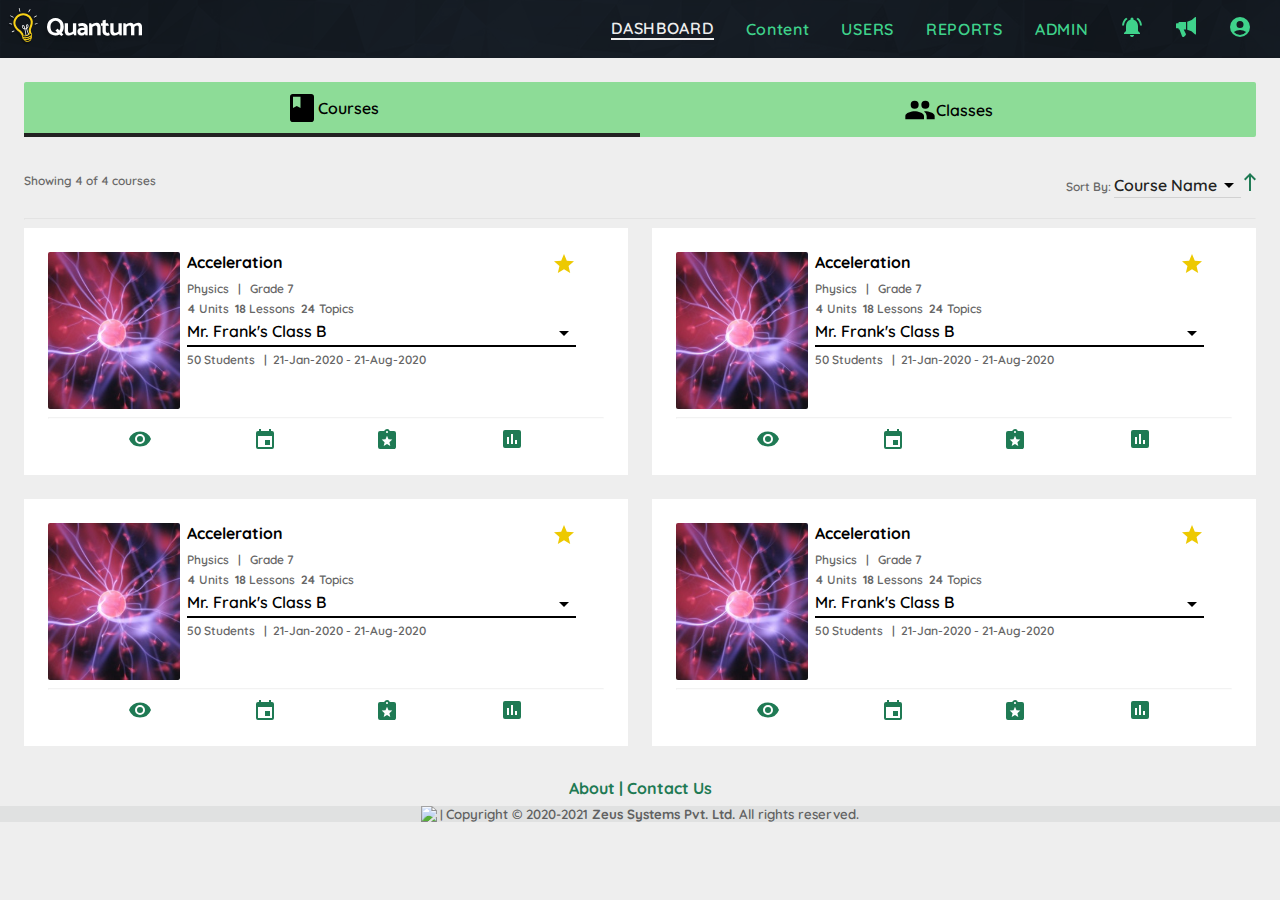
==== Zeus/dashboard.html @ fca1ac27 "responsive files added" ====
<!DOCTYPE html>
<html lang="en">
<head>
  <!-- Google Fonts Pre Connect -->
  <link rel="preconnect" href="https://fonts.gstatic.com" crossorigin>
  <link rel="preconnect" href="https://fonts.googleapis.com">

  <!-- Meta Tags -->
  <meta charset="UTF-8">
  <meta http-equiv="X-UA-Compatible" content="IE=edge">
  <meta name="viewport" content="width=device-width, initial-scale=1.0">

  <!-- Fonts Links (Roboto 400, 500 and 700 included) -->


  <!-- CSS Files Links -->
  <link rel="stylesheet" href="dashboard.css">
  
  <!-- Title -->
  <title>Quantum Login</title>
</head>
<body>
  <header>
    <div class="header"><img class="logo_header" src="./Assets/logo used in header.svg"/></div>
    <div class="navbaar">
      <a href="#" class="selected desktop_only">DASHBOARD</a>
      <a href="#" class="desktop_only">Content</a>
      <a href="#" class="desktop_only">USERS</a>
      <a href="#" class="desktop_only">REPORTS</a>
      <a href="#" class="desktop_only"> ADMIN</a>
      <a href="#"><img src="./Assets/alerts.svg"></a>
      <a href="#"><img src="./Assets/announcements.svg"></a>
      <a href="#"><img src="./Assets/account_circle.svg"></a>
      <a href="#" class="hamburger"><img src="./Assets/hamburger-menu.svg"></a>
    </div>
  </header>

  <main>
    <div class="toggle_category">
      <div class="courses"><img src="./Assets/courses.svg">Courses</div>
      <div class="classes"><img src="./Assets/classes.svg">Classes</div>
    </div>
    <div class="info_filter">
      <p>Showing 4 of 4 courses</p>
      <p>Sort By: <span> Course Name <img src="./Assets/arrow-down.svg"> </span> <img src="./Assets/sort.svg"> </p>
    </div>
    <hr/>
    <div class="card_grid">
      <div class="card">
        <div class="card_upper">
          <img src="./Assets/imageMask-1.svg">
          <div class="card_upper_right">
            <div class="card_heading">
              <h3>Acceleration</h3>
              <img src="./Assets/favourite.svg">
            </div>
            <small class="text-muted">Physics &nbsp; | &nbsp; Grade 7</small>
            <small class="text-muted"><b>4</b> Units &nbsp;<b>18</b> Lessons&nbsp; <b>24</b> Topics</small>
            <div class="dropdown">
              <p>Mr. Frank's Class B </p>
              <img src="./Assets/arrow-down.svg">
            </div>
            <small class="text-muted">50 Students &nbsp; | &nbsp;21-Jan-2020 - 21-Aug-2020</small>
          </div>
        </div>
        <hr/>
        <div class="card_footer">
          <img src="./Assets/preview.svg">
          <img src="./Assets/manage course.svg">
          <img src="./Assets/grade submissions.svg">
          <img src="./Assets/reports.svg">
        </div>
      </div>
      <div class="card">
        <div class="card_upper">
          <img src="./Assets/imageMask-1.svg">
          <div class="card_upper_right">
            <div class="card_heading">
              <h3>Acceleration</h3>
              <img src="./Assets/favourite.svg">
            </div>
            <small class="text-muted">Physics &nbsp; | &nbsp; Grade 7</small>
            <small class="text-muted"><b>4</b> Units &nbsp;<b>18</b> Lessons&nbsp; <b>24</b> Topics</small>
            <div class="dropdown">
              <p>Mr. Frank's Class B </p>
              <img src="./Assets/arrow-down.svg">
            </div>
            <small class="text-muted">50 Students &nbsp; | &nbsp;21-Jan-2020 - 21-Aug-2020</small>
          </div>
        </div>
        <hr/>
        <div class="card_footer">
          <img src="./Assets/preview.svg">
          <img src="./Assets/manage course.svg">
          <img src="./Assets/grade submissions.svg">
          <img src="./Assets/reports.svg">
        </div>
      </div>
      <div class="card">
        <div class="card_upper">
          <img src="./Assets/imageMask-1.svg">
          <div class="card_upper_right">
            <div class="card_heading">
              <h3>Acceleration</h3>
              <img src="./Assets/favourite.svg">
            </div>
            <small class="text-muted">Physics &nbsp; | &nbsp; Grade 7</small>
            <small class="text-muted"><b>4</b> Units &nbsp;<b>18</b> Lessons&nbsp; <b>24</b> Topics</small>
            <div class="dropdown">
              <p>Mr. Frank's Class B </p>
              <img src="./Assets/arrow-down.svg">
            </div>
            <small class="text-muted">50 Students &nbsp; | &nbsp;21-Jan-2020 - 21-Aug-2020</small>
          </div>
        </div>
        <hr/>
        <div class="card_footer">
          <img src="./Assets/preview.svg">
          <img src="./Assets/manage course.svg">
          <img src="./Assets/grade submissions.svg">
          <img src="./Assets/reports.svg">
        </div>
      </div>
      <div class="card">
        <div class="card_upper">
          <img src="./Assets/imageMask-1.svg">
          <div class="card_upper_right">
            <div class="card_heading">
              <h3>Acceleration</h3>
              <img src="./Assets/favourite.svg">
            </div>
            <small class="text-muted">Physics &nbsp; | &nbsp; Grade 7</small>
            <small class="text-muted"><b>4</b> Units &nbsp;<b>18</b> Lessons&nbsp; <b>24</b> Topics</small>
            <div class="dropdown">
              <p>Mr. Frank's Class B </p>
              <img src="./Assets/arrow-down.svg">
            </div>
            <small class="text-muted">50 Students &nbsp; | &nbsp;21-Jan-2020 - 21-Aug-2020</small>
          </div>
        </div>
        <hr/>
        <div class="card_footer">
          <img src="./Assets/preview.svg">
          <img src="./Assets/manage course.svg">
          <img src="./Assets/grade submissions.svg">
          <img src="./Assets/reports.svg">
        </div>
      </div>
      
    </div>
  </main>

  <footer>
    <div class="upper_footer">
      <a>About </a>
      <span>&nbsp;|&nbsp;</span>
      <a> Contact Us</a>
    </div>
    <div class="lower_footer">
      <img src="/Assets/logo used in footer.svg"/>
      <div class="text-muted">&nbsp;|&nbsp;</div>
      <small> Copyright © 2020-2021 <b>Zeus Systems Pvt. Ltd.</b> All rights reserved.</small>
    </div>
  </footer>

  <noscript>Your browser don't support JavaScript!</noscript>
  <script src="./scripts.js"></script>
</body>
</html>
---- Zeus/dashboard.css ----
@font-face {
    font-family: "Quicksand";
    src: url("Assets/Quicksand\ font\ 1/static/Quicksand-Bold.ttf")
      format("truetype");
    font-weight: bold;
  }
  
  @font-face {
    font-family: "Quicksand";
    src: url("Assets/Quicksand\ font\ 1/static/Quicksand-Light.ttf")
      format("truetype");
    font-weight: light;
  }
  
  @font-face {
    font-family: "Quicksand";
    src: url("Assets/Quicksand\ font\ 1/static/Quicksand-Medium.ttf")
      format("truetype");
    font-weight: medium;
  }
  
  @font-face {
    font-family: "Quicksand";
    src: url("Assets/Quicksand\ font\ 1/static/Quicksand-Regular.ttf")
      format("truetype");
    font-weight: normal;
  }
  
  @font-face {
    font-family: "Quicksand";
    src: url("Assets/Quicksand\ font\ 1/static/Quicksand-SemiBold.ttf")
      format("truetype");
    font-weight: 600;
  }
body{
    margin: 0;
    background-color: #EEEEEE;
    font-family: Quicksand;
    font: normal normal medium 24px/28px Quicksand;
}
header{
    background: url(./Assets/header\ pattern\ image.png);
    background-color: #25313F;
    background-blend-mode: multiply;
    display: flex;
    justify-content: space-between;
}
.logo_header{
  padding: 0.5rem;
}
.navbaar{
  display: grid;
  grid-template-columns: repeat(8,0.2fr);
  gap: 32px;
  align-items: center;
  margin-right: 1.7rem;
}
.navbaar .selected{
  color: #EEEEEE;
  border-bottom: 2px solid #EEEEEE;
}
a:-webkit-any-link {
  text-align: center;
  letter-spacing: 0.7px;
  color: #3FD28B;
  text-decoration: none;
  height: max-content;
}
.toggle_category{
  display: grid;
  grid-template-columns: repeat(2,1fr);
  align-items: center;
  justify-items: center;
  margin: 24px;
  background-color: #8DDC97;
  border-radius: 2px;
}
.hamburger{
  display: none;
}
.toggle_category > div{
  display: flex;
  align-items: center;
  padding-top: 0.6rem;
  padding-bottom: 0.6rem;
  width: 100%;
  justify-content: center;
}
.toggle_category .courses {
  border-bottom: 4px solid #222222;
}
.info_filter{
  display: flex;
  justify-content: space-between;
    margin-left: 24px;
    margin-right: 24px;
}
.info_filter > p{
  color: #686868;
  font-size: 12px;
  font-weight: medium;
}
.info_filter >p > span {
    display: inline-flex;
    align-items: center;
    border-bottom: 1px solid rgb(0,0,0,0.12);
    color: #222222;
    font-size: 16px;
}
hr{
  color: #000000;
  opacity: 0.12;
  margin-left: 24px;
  margin-right: 24px;
}
.card_grid{
  display: grid;
  grid-template-columns: repeat(2,1fr);
  grid-template-rows: repeat(2,1fr);
  grid-gap: 24px;
  padding: 0px 24px;
}
.card{
  background-color: #FFFFFF;
  padding: 24px 0px;
  /* margin: 24px 0px 0px 24px; */
}
.card_grid .card_upper{
  display: grid;
  grid-template-columns: 25% 70%;
  padding: 0px 24px;
}
.card_upper_right{
  display: flex;
  flex-direction: column;
  justify-content: space-between;
  margin-bottom: 42px;
}
.text-muted{
  font-size: 12px;
  letter-spacing: 0px;
  color: #666666;
}
.dropdown{
  display: flex;
  justify-content: space-between;
  border-bottom: 2px solid #000000;
}
.dropdown >p{
  margin: 0;
}
.card_heading{
  display: flex;
  justify-content: space-between;
}
.card_heading >h3{
  margin: 0;
  font-size: 16px;
  font-weight: medium;
}
.card_grid .card_footer {
  display: flex;
  justify-content: space-evenly;
}
.lower_footer{
    background-color: #E0E1E1;
    display: flex;
    align-items: center;
    justify-content: center;
    color: #616161;
    
}
.upper_footer{
    display: flex;
    justify-content: center;
    align-items: center;
    margin-bottom: 0.5rem;
    color: #1F7A54;
    font-weight: 600;
}
footer{
  margin-top: 32px;
  left: 0;
  bottom: 0;
  width: 100%;
}

@media screen and (max-width: 768px) {
  .card_grid{
    display: grid;
    grid-template-columns: repeat(1,1fr);
    grid-template-rows: 25% 25%;
    grid-gap: 24px;
    padding: 0px 24px;
    margin-bottom: 24px;
  }
  .desktop_only{
    display: none;
  }
  .hamburger{
    display: unset;
  }
}
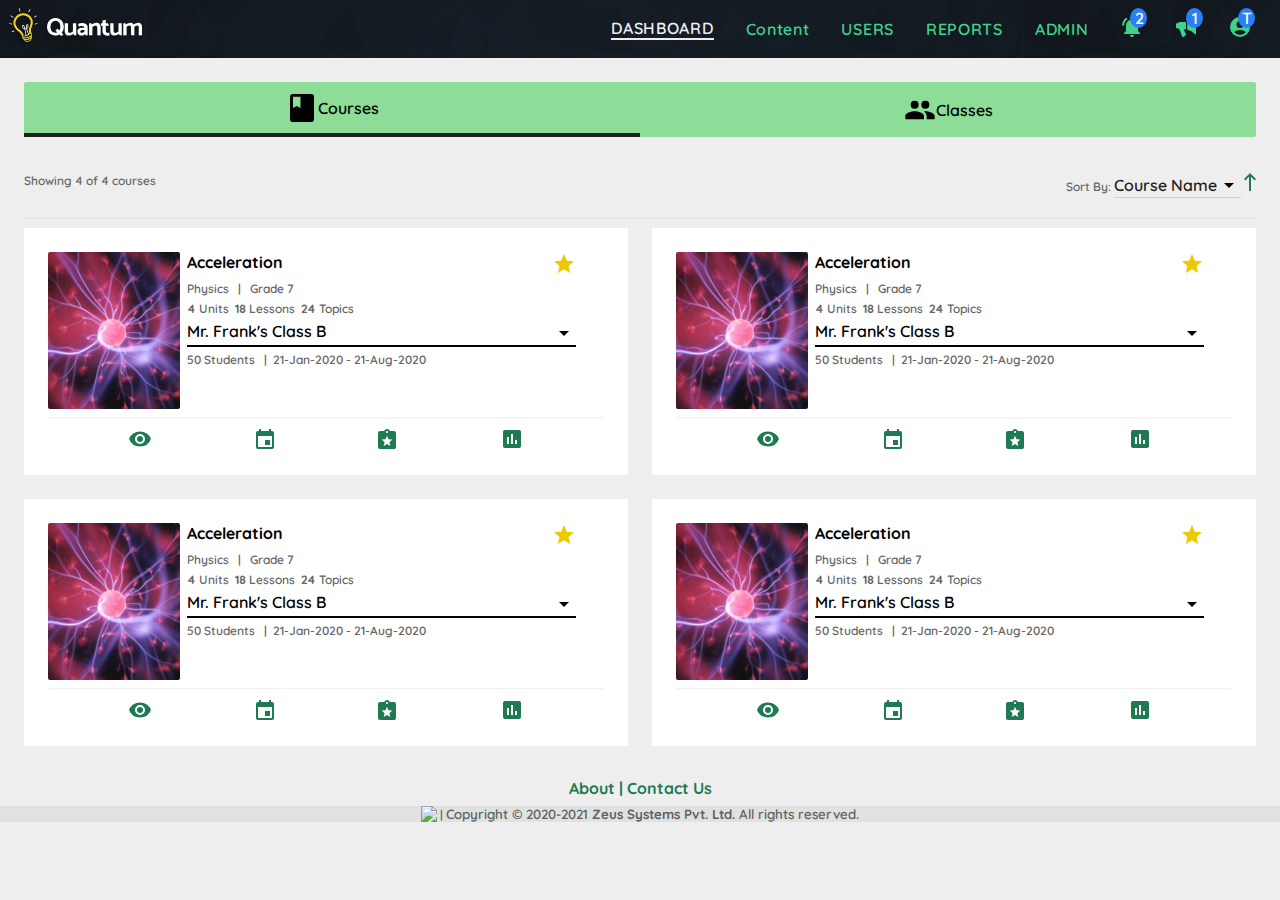
==== commit 0596e07f: "Navbar badge added" ====
--- a/Zeus/dashboard.html
+++ b/Zeus/dashboard.html
@@ -28,9 +28,9 @@
       <a href="#" class="desktop_only">USERS</a>
       <a href="#" class="desktop_only">REPORTS</a>
       <a href="#" class="desktop_only"> ADMIN</a>
-      <a href="#"><img src="./Assets/alerts.svg"></a>
-      <a href="#"><img src="./Assets/announcements.svg"></a>
-      <a href="#"><img src="./Assets/account_circle.svg"></a>
+      <a href="#" ><img src="./Assets/alerts.svg"><span class="badge">2</span></a>
+      <a href="#"><img src="./Assets/announcements.svg"><span class="badge">1</span></a>
+      <a href="#"><img src="./Assets/account_circle.svg"><span class="badge">T</span></a>
       <a href="#" class="hamburger"><img src="./Assets/hamburger-menu.svg"></a>
     </div>
   </header>
--- a/Zeus/dashboard.css
+++ b/Zeus/dashboard.css
@@ -32,6 +32,7 @@
       format("truetype");
     font-weight: 600;
   }
+  
 body{
     margin: 0;
     background-color: #EEEEEE;
@@ -44,6 +45,17 @@
     background-blend-mode: multiply;
     display: flex;
     justify-content: space-between;
+}
+.navbaar .badge{
+  letter-spacing: -0.5px;
+  border-radius: 100%;
+  background-color: #2A7FF3;
+  width: 17px;
+  display: block;
+  color: white;
+  position: absolute;
+  top: 8px;
+  transform: translateX(10px);
 }
 .logo_header{
   padding: 0.5rem;
@@ -200,4 +212,10 @@
   .hamburger{
     display: unset;
   }
+  .navbaar{
+    grid-template-columns: repeat(4,0.2fr);
+  }
+  footer{
+    padding-top:32px;
+  }
 }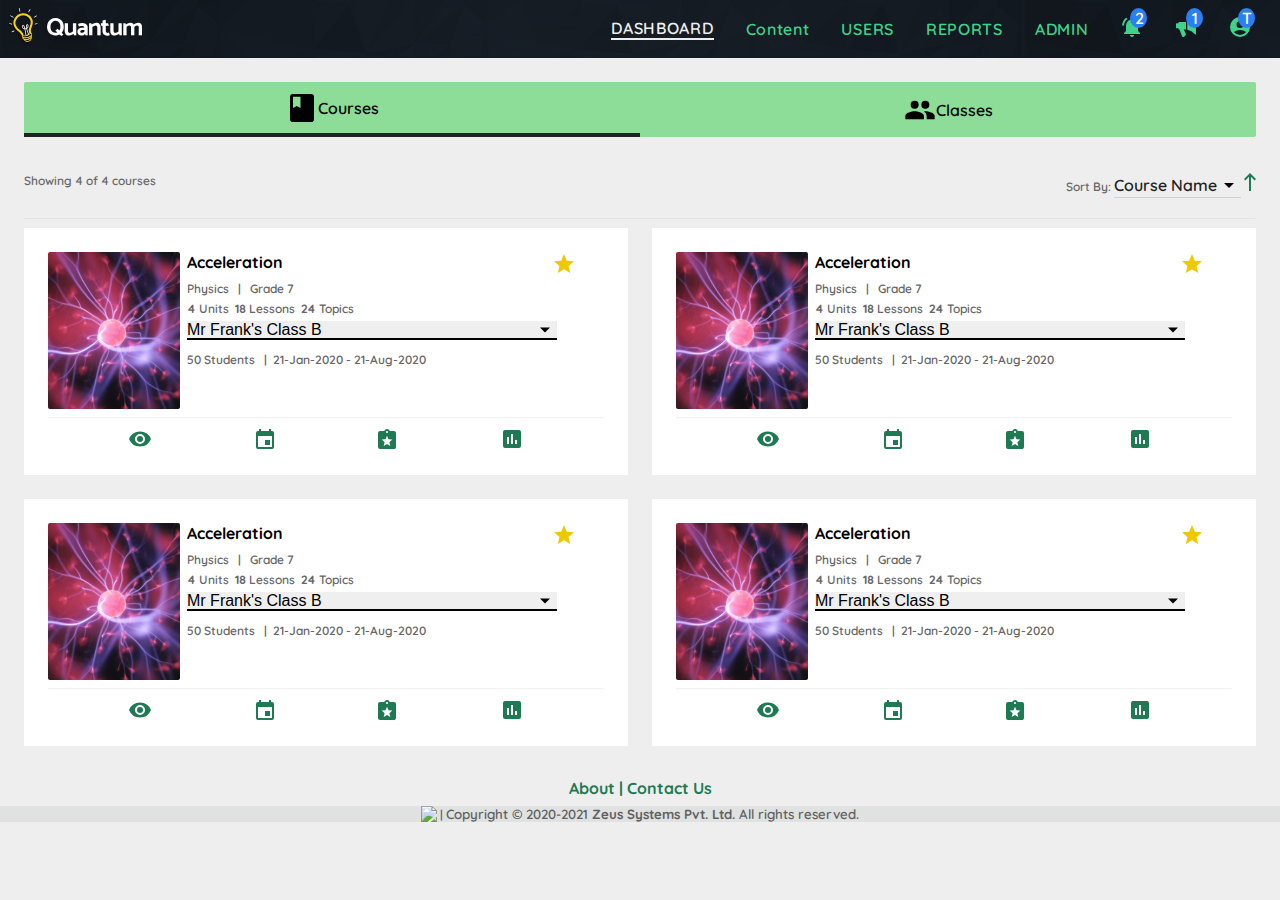
==== commit 815c7fa7: "Select and Radio button added to dashboard and login" ====
--- a/Zeus/dashboard.html
+++ b/Zeus/dashboard.html
@@ -1,152 +1,175 @@
 <!DOCTYPE html>
 <html lang="en">
+
 <head>
   <!-- Google Fonts Pre Connect -->
-  <link rel="preconnect" href="https://fonts.gstatic.com" crossorigin>
-  <link rel="preconnect" href="https://fonts.googleapis.com">
+  <link rel="preconnect" href="https://fonts.gstatic.com" crossorigin />
+  <link rel="preconnect" href="https://fonts.googleapis.com" />
 
   <!-- Meta Tags -->
-  <meta charset="UTF-8">
-  <meta http-equiv="X-UA-Compatible" content="IE=edge">
-  <meta name="viewport" content="width=device-width, initial-scale=1.0">
+  <meta charset="UTF-8" />
+  <meta http-equiv="X-UA-Compatible" content="IE=edge" />
+  <meta name="viewport" content="width=device-width, initial-scale=1.0" />
 
   <!-- Fonts Links (Roboto 400, 500 and 700 included) -->
 
+  <!-- CSS Files Links -->
+  <link rel="stylesheet" href="style.css" />
 
-  <!-- CSS Files Links -->
-  <link rel="stylesheet" href="dashboard.css">
-  
   <!-- Title -->
   <title>Quantum Login</title>
 </head>
+
 <body>
   <header>
-    <div class="header"><img class="logo_header" src="./Assets/logo used in header.svg"/></div>
+    <div class="header">
+      <img class="logo_header" src="./Assets/logo used in header.svg" />
+    </div>
     <div class="navbaar">
-      <a href="#" class="selected desktop_only">DASHBOARD</a>
-      <a href="#" class="desktop_only">Content</a>
-      <a href="#" class="desktop_only">USERS</a>
-      <a href="#" class="desktop_only">REPORTS</a>
-      <a href="#" class="desktop_only"> ADMIN</a>
-      <a href="#" ><img src="./Assets/alerts.svg"><span class="badge">2</span></a>
-      <a href="#"><img src="./Assets/announcements.svg"><span class="badge">1</span></a>
-      <a href="#"><img src="./Assets/account_circle.svg"><span class="badge">T</span></a>
-      <a href="#" class="hamburger"><img src="./Assets/hamburger-menu.svg"></a>
+      <a 
+      href="#" 
+      class="selected desktop_only">DASHBOARD 
+    </a>
+      <a 
+      href="#" 
+      class="desktop-only">Content
+    </a>
+      <a 
+      href="#" 
+      class="desktop_only">USERS
+    </a>
+      <a 
+      href="#" 
+      class="desktop_only">REPORTS
+    </a>
+      <a 
+      href="#" 
+      class="desktop_only"> ADMIN
+    </a>
+      <a href="#"><img src="./Assets/alerts.svg" /><span class="badge">2</span></a>
+      <a href="#"><img src="./Assets/announcements.svg" /><span class="badge">1</span></a>
+      <a href="#"><img src="./Assets/account_circle.svg" /><span class="badge">T</span></a>
+      <a href="#" class="hamburger"><img src="./Assets/hamburger-menu.svg" /></a>
     </div>
   </header>
 
   <main>
     <div class="toggle_category">
-      <div class="courses"><img src="./Assets/courses.svg">Courses</div>
-      <div class="classes"><img src="./Assets/classes.svg">Classes</div>
+      <div class="courses"><img src="./Assets/courses.svg" />Courses</div>
+      <div class="classes"><img src="./Assets/classes.svg" />Classes</div>
     </div>
     <div class="info_filter">
       <p>Showing 4 of 4 courses</p>
-      <p>Sort By: <span> Course Name <img src="./Assets/arrow-down.svg"> </span> <img src="./Assets/sort.svg"> </p>
+      <p>
+        Sort By:
+        <span> Course Name <img src="./Assets/arrow-down.svg" /> </span>
+        <img src="./Assets/sort.svg" />
+      </p>
     </div>
-    <hr/>
+    <hr />
     <div class="card_grid">
       <div class="card">
         <div class="card_upper">
-          <img src="./Assets/imageMask-1.svg">
+          <img src="./Assets/imageMask-1.svg" />
           <div class="card_upper_right">
             <div class="card_heading">
               <h3>Acceleration</h3>
-              <img src="./Assets/favourite.svg">
+              <img src="./Assets/favourite.svg" />
             </div>
             <small class="text-muted">Physics &nbsp; | &nbsp; Grade 7</small>
-            <small class="text-muted"><b>4</b> Units &nbsp;<b>18</b> Lessons&nbsp; <b>24</b> Topics</small>
-            <div class="dropdown">
-              <p>Mr. Frank's Class B </p>
-              <img src="./Assets/arrow-down.svg">
-            </div>
+            <small class="text-muted"><b>4</b> Units &nbsp;<b>18</b> Lessons&nbsp;
+              <b>24</b> Topics</small>
+            
+              <select name="classes" id="classes">
+                <option value="Mr. Frank's Class B">Mr Frank's Class B</option>
+              </select>
+            
             <small class="text-muted">50 Students &nbsp; | &nbsp;21-Jan-2020 - 21-Aug-2020</small>
           </div>
         </div>
-        <hr/>
+        <hr />
         <div class="card_footer">
-          <img src="./Assets/preview.svg">
-          <img src="./Assets/manage course.svg">
-          <img src="./Assets/grade submissions.svg">
-          <img src="./Assets/reports.svg">
+          <img src="./Assets/preview.svg" />
+          <img src="./Assets/manage course.svg" />
+          <img src="./Assets/grade submissions.svg" />
+          <img src="./Assets/reports.svg" />
         </div>
       </div>
       <div class="card">
         <div class="card_upper">
-          <img src="./Assets/imageMask-1.svg">
+          <img src="./Assets/imageMask-1.svg" />
           <div class="card_upper_right">
             <div class="card_heading">
               <h3>Acceleration</h3>
-              <img src="./Assets/favourite.svg">
+              <img src="./Assets/favourite.svg" />
             </div>
             <small class="text-muted">Physics &nbsp; | &nbsp; Grade 7</small>
-            <small class="text-muted"><b>4</b> Units &nbsp;<b>18</b> Lessons&nbsp; <b>24</b> Topics</small>
-            <div class="dropdown">
-              <p>Mr. Frank's Class B </p>
-              <img src="./Assets/arrow-down.svg">
-            </div>
+            <small class="text-muted"><b>4</b> Units &nbsp;<b>18</b> Lessons&nbsp;
+              <b>24</b> Topics</small>
+              <select name="classes" id="classes">
+                <option value="Mr. Frank's Class B">Mr Frank's Class B</option>
+              </select>
             <small class="text-muted">50 Students &nbsp; | &nbsp;21-Jan-2020 - 21-Aug-2020</small>
           </div>
         </div>
-        <hr/>
+        <hr />
         <div class="card_footer">
-          <img src="./Assets/preview.svg">
-          <img src="./Assets/manage course.svg">
-          <img src="./Assets/grade submissions.svg">
-          <img src="./Assets/reports.svg">
+          <img src="./Assets/preview.svg" />
+          <img src="./Assets/manage course.svg" />
+          <img src="./Assets/grade submissions.svg" />
+          <img src="./Assets/reports.svg" />
         </div>
       </div>
       <div class="card">
         <div class="card_upper">
-          <img src="./Assets/imageMask-1.svg">
+          <img src="./Assets/imageMask-1.svg" />
           <div class="card_upper_right">
             <div class="card_heading">
               <h3>Acceleration</h3>
-              <img src="./Assets/favourite.svg">
+              <img src="./Assets/favourite.svg" />
             </div>
             <small class="text-muted">Physics &nbsp; | &nbsp; Grade 7</small>
-            <small class="text-muted"><b>4</b> Units &nbsp;<b>18</b> Lessons&nbsp; <b>24</b> Topics</small>
-            <div class="dropdown">
-              <p>Mr. Frank's Class B </p>
-              <img src="./Assets/arrow-down.svg">
-            </div>
+            <small class="text-muted"><b>4</b> Units &nbsp;<b>18</b> Lessons&nbsp;
+              <b>24</b> Topics</small>
+              <select name="classes" id="classes">
+                <option value="Mr. Frank's Class B">Mr Frank's Class B</option>
+              </select>
             <small class="text-muted">50 Students &nbsp; | &nbsp;21-Jan-2020 - 21-Aug-2020</small>
           </div>
         </div>
-        <hr/>
+        <hr />
         <div class="card_footer">
-          <img src="./Assets/preview.svg">
-          <img src="./Assets/manage course.svg">
-          <img src="./Assets/grade submissions.svg">
-          <img src="./Assets/reports.svg">
+          <img src="./Assets/preview.svg" />
+          <img src="./Assets/manage course.svg" />
+          <img src="./Assets/grade submissions.svg" />
+          <img src="./Assets/reports.svg" />
         </div>
       </div>
       <div class="card">
         <div class="card_upper">
-          <img src="./Assets/imageMask-1.svg">
+          <img src="./Assets/imageMask-1.svg" />
           <div class="card_upper_right">
             <div class="card_heading">
               <h3>Acceleration</h3>
-              <img src="./Assets/favourite.svg">
+              <img src="./Assets/favourite.svg" />
             </div>
             <small class="text-muted">Physics &nbsp; | &nbsp; Grade 7</small>
-            <small class="text-muted"><b>4</b> Units &nbsp;<b>18</b> Lessons&nbsp; <b>24</b> Topics</small>
-            <div class="dropdown">
-              <p>Mr. Frank's Class B </p>
-              <img src="./Assets/arrow-down.svg">
-            </div>
+            <small class="text-muted"><b>4</b> Units &nbsp;<b>18</b> Lessons&nbsp;
+              <b>24</b> Topics</small>
+              <select name="classes" id="classes">
+                <option value="Mr. Frank's Class B">Mr Frank's Class B</option>
+              </select>
             <small class="text-muted">50 Students &nbsp; | &nbsp;21-Jan-2020 - 21-Aug-2020</small>
           </div>
         </div>
-        <hr/>
+        <hr />
         <div class="card_footer">
-          <img src="./Assets/preview.svg">
-          <img src="./Assets/manage course.svg">
-          <img src="./Assets/grade submissions.svg">
-          <img src="./Assets/reports.svg">
+          <img src="./Assets/preview.svg" />
+          <img src="./Assets/manage course.svg" />
+          <img src="./Assets/grade submissions.svg" />
+          <img src="./Assets/reports.svg" />
         </div>
       </div>
-      
     </div>
   </main>
 
@@ -157,13 +180,16 @@
       <a> Contact Us</a>
     </div>
     <div class="lower_footer">
-      <img src="/Assets/logo used in footer.svg"/>
+      <img src="/Assets/logo used in footer.svg" />
       <div class="text-muted">&nbsp;|&nbsp;</div>
-      <small> Copyright © 2020-2021 <b>Zeus Systems Pvt. Ltd.</b> All rights reserved.</small>
+      <small>
+        Copyright © 2020-2021 <b>Zeus Systems Pvt. Ltd.</b> All rights
+        reserved.</small>
     </div>
   </footer>
 
   <noscript>Your browser don't support JavaScript!</noscript>
   <script src="./scripts.js"></script>
 </body>
+
 </html>--- a/Zeus/style.css
+++ b/Zeus/style.css
@@ -0,0 +1,237 @@
+@charset "UTF-8";
+@font-face {
+  font-family: "Quicksand";
+  src: url("Assets/Quicksand font 1/static/Quicksand-Bold.ttf") format("truetype");
+  font-weight: bold;
+}
+@font-face {
+  font-family: "Quicksand";
+  src: url("Assets/Quicksand font 1/static/Quicksand-Light.ttf") format("truetype");
+  font-weight: light;
+}
+@font-face {
+  font-family: "Quicksand";
+  src: url("Assets/Quicksand font 1/static/Quicksand-Medium.ttf") format("truetype");
+  font-weight: medium;
+}
+@font-face {
+  font-family: "Quicksand";
+  src: url("Assets/Quicksand font 1/static/Quicksand-Regular.ttf") format("truetype");
+  font-weight: normal;
+}
+@font-face {
+  font-family: "Quicksand";
+  src: url("Assets/Quicksand font 1/static/Quicksand-SemiBold.ttf") format("truetype");
+  font-weight:  600;
+}
+body {
+  margin: 0;
+  background-color: #EEEEEE;
+  font-family: Quicksand;
+  font: normal normal medium 24px/28px Quicksand;
+}
+
+header {
+  background: url(./Assets/header\ pattern\ image.png);
+  background-color: #25313F;
+  background-blend-mode: multiply;
+  display: flex;
+  justify-content: space-between;
+}
+header .logo_header {
+  padding: 0.5rem;
+}
+
+.navbaar {
+  display: grid;
+  grid-template-columns: repeat(8, 0.2fr);
+  gap: 32px;
+  align-items: center;
+  margin-right: 1.7rem;
+}
+.navbaar .badge {
+  letter-spacing: -0.5px;
+  border-radius: 100%;
+  background-color: #2A7FF3;
+  width: 17px;
+  display: block;
+  color: white;
+  position: absolute;
+  top: 8px;
+  transform: translateX(10px);
+}
+.navbaar .selected {
+  color: #EEEEEE;
+  border-bottom: 2px solid #EEEEEE;
+}
+.navbaar .hamburger {
+  display: none;
+}
+
+a:-webkit-any-link {
+  text-align: center;
+  letter-spacing: 0.7px;
+  color: #3FD28B;
+  text-decoration: none;
+  height: -webkit-max-content;
+  height: max-content;
+}
+
+.toggle_category {
+  display: grid;
+  grid-template-columns: repeat(2, 1fr);
+  align-items: center;
+  justify-items: center;
+  margin: 24px;
+  background-color: #8DDC97;
+  border-radius: 2px;
+}
+.toggle_category > div {
+  display: flex;
+  align-items: center;
+  padding-top: 0.6rem;
+  padding-bottom: 0.6rem;
+  width: 100%;
+  justify-content: center;
+}
+.toggle_category .courses {
+  border-bottom: 4px solid #222222;
+}
+
+.info_filter {
+  display: flex;
+  justify-content: space-between;
+  margin-left: 24px;
+  margin-right: 24px;
+}
+.info_filter > p {
+  color: #686868;
+  font-size: 12px;
+  font-weight: medium;
+}
+.info_filter > p > span {
+  display: inline-flex;
+  align-items: center;
+  border-bottom: 1px solid rgba(0, 0, 0, 0.12);
+  color: #222222;
+  font-size: 16px;
+}
+
+hr {
+  color: #000000;
+  opacity: 0.12;
+  margin-left: 24px;
+  margin-right: 24px;
+}
+
+.card {
+  background-color: #FFFFFF;
+  padding: 24px 0px;
+  /* margin: 24px 0px 0px 24px; */
+}
+.card .card_heading {
+  display: flex;
+  justify-content: space-between;
+}
+.card .card_heading > h3 {
+  margin: 0;
+  font-size: 16px;
+  font-weight: medium;
+}
+
+.card_grid {
+  display: grid;
+  grid-template-columns: repeat(2, 1fr);
+  grid-template-rows: repeat(2, 1fr);
+  grid-gap: 24px;
+  padding: 0px 24px;
+}
+.card_grid .card_footer {
+  display: flex;
+  justify-content: space-evenly;
+}
+.card_grid .card_upper {
+  display: grid;
+  grid-template-columns: 25% 70%;
+  padding: 0px 24px;
+}
+.card_grid .card_upper .card_upper_right {
+  display: flex;
+  flex-direction: column;
+  justify-content: space-between;
+  margin-bottom: 42px;
+}
+
+.text-muted {
+  font-size: 12px;
+  letter-spacing: 0px;
+  color: #666666;
+}
+
+select {
+  display: flex;
+  justify-content: space-between;
+  border: none;
+  -webkit-appearance: none;
+     -moz-appearance: none;
+          appearance: none;
+  background-image: url("Assets/arrow-down.svg");
+  background-repeat: no-repeat;
+  background-position: 100%;
+  border-bottom: 2px solid #000000;
+  width: 95%;
+  padding: 2px auto 3px 0;
+  margin-bottom: 8px;
+  font-size: 16px;
+  font-weight: medium;
+  letter-spacing: 0px;
+}
+
+> p {
+  margin: 0;
+}
+
+footer {
+  margin-top: 32px;
+  left: 0;
+  bottom: 0;
+  width: 100%;
+}
+footer .lower_footer {
+  background-color: #E0E1E1;
+  display: flex;
+  align-items: center;
+  justify-content: center;
+  color: #616161;
+}
+footer .upper_footer {
+  display: flex;
+  justify-content: center;
+  align-items: center;
+  margin-bottom: 0.5rem;
+  color: #1F7A54;
+  font-weight: 600;
+}
+
+@media screen and (max-width: 768px) {
+  .card_grid {
+    display: grid;
+    grid-template-columns: repeat(1, 1fr);
+    grid-template-rows: 25% 25%;
+    grid-gap: 24px;
+    padding: 0px 24px;
+    margin-bottom: 24px;
+  }
+  .desktop_only {
+    display: none;
+  }
+  .navbaar .hamburger {
+    display: unset;
+  }
+  .navbaar {
+    grid-template-columns: repeat(4, 0.2fr);
+  }
+  footer {
+    padding-top: 32px;
+  }
+}/*# sourceMappingURL=style.css.map */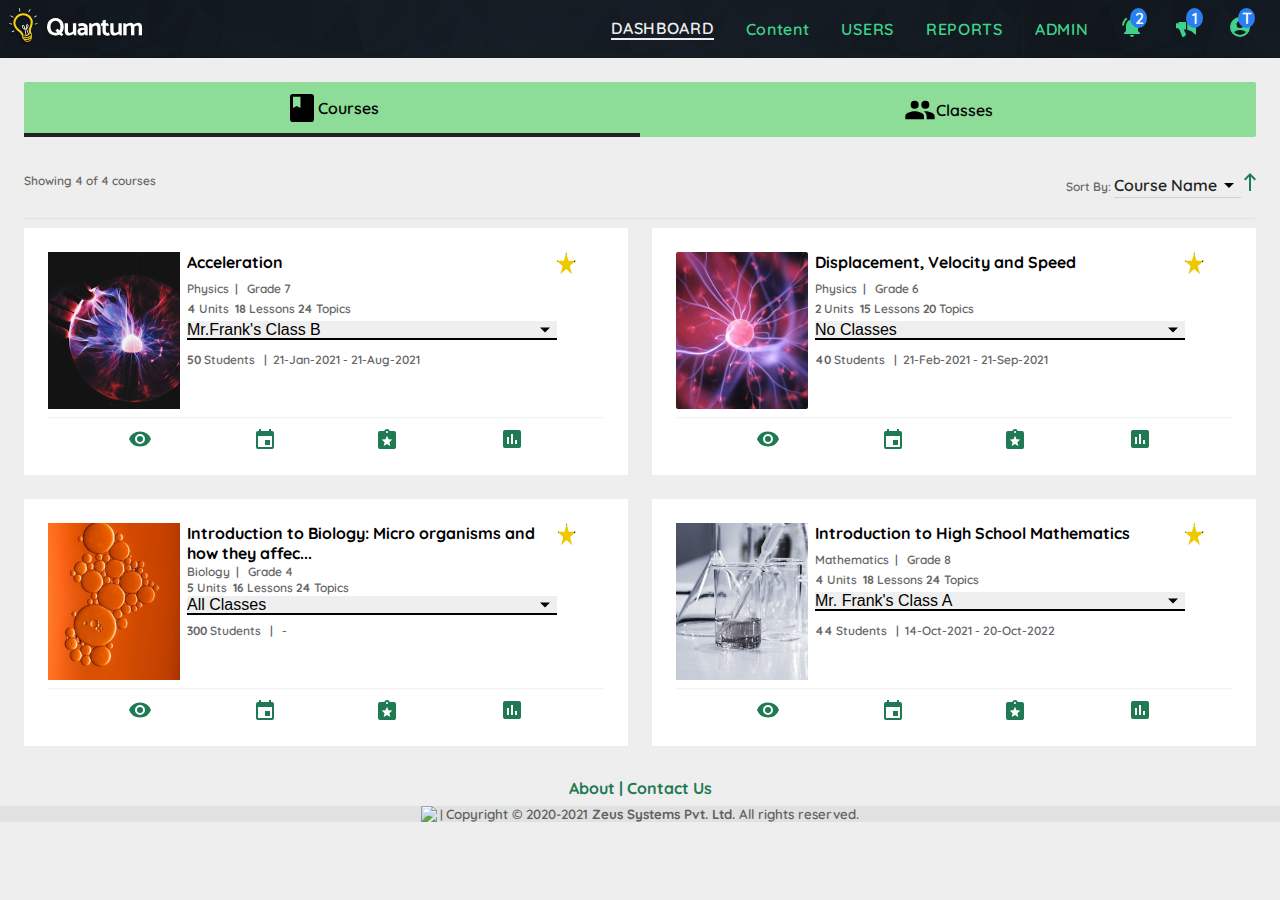
==== commit 1897d171: "Converted into dynamic json content" ====
--- a/Zeus/dashboard.html
+++ b/Zeus/dashboard.html
@@ -5,7 +5,7 @@
   <!-- Google Fonts Pre Connect -->
   <link rel="preconnect" href="https://fonts.gstatic.com" crossorigin />
   <link rel="preconnect" href="https://fonts.googleapis.com" />
-
+  
   <!-- Meta Tags -->
   <meta charset="UTF-8" />
   <meta http-equiv="X-UA-Compatible" content="IE=edge" />
@@ -21,6 +21,7 @@
 </head>
 
 <body>
+  
   <header>
     <div class="header">
       <img class="logo_header" src="./Assets/logo used in header.svg" />
@@ -67,8 +68,9 @@
       </p>
     </div>
     <hr />
-    <div class="card_grid">
-      <div class="card">
+    <div class="card_grid" id="card_grid">
+      <script type="text/javascript" src="dashboard.js"></script>
+      <!-- <div class="card">
         <div class="card_upper">
           <img src="./Assets/imageMask-1.svg" />
           <div class="card_upper_right">
@@ -147,7 +149,7 @@
       </div>
       <div class="card">
         <div class="card_upper">
-          <img src="./Assets/imageMask-1.svg" />
+          <img src= />
           <div class="card_upper_right">
             <div class="card_heading">
               <h3>Acceleration</h3>
@@ -169,7 +171,7 @@
           <img src="./Assets/grade submissions.svg" />
           <img src="./Assets/reports.svg" />
         </div>
-      </div>
+      </div> -->
     </div>
   </main>
 
--- a/Zeus/style.css
+++ b/Zeus/style.css
@@ -137,6 +137,13 @@
   margin: 0;
   font-size: 16px;
   font-weight: medium;
+}
+.card .card_heading .favourite {
+  background-color: #EDC900;
+  -webkit-clip-path: polygon(50% 0%, 61% 35%, 98% 35%, 68% 57%, 79% 91%, 50% 70%, 21% 91%, 32% 57%, 2% 35%, 39% 35%);
+          clip-path: polygon(50% 0%, 61% 35%, 98% 35%, 68% 57%, 79% 91%, 50% 70%, 21% 91%, 32% 57%, 2% 35%, 39% 35%);
+  width: 20px;
+  height: 24px;
 }
 
 .card_grid {
